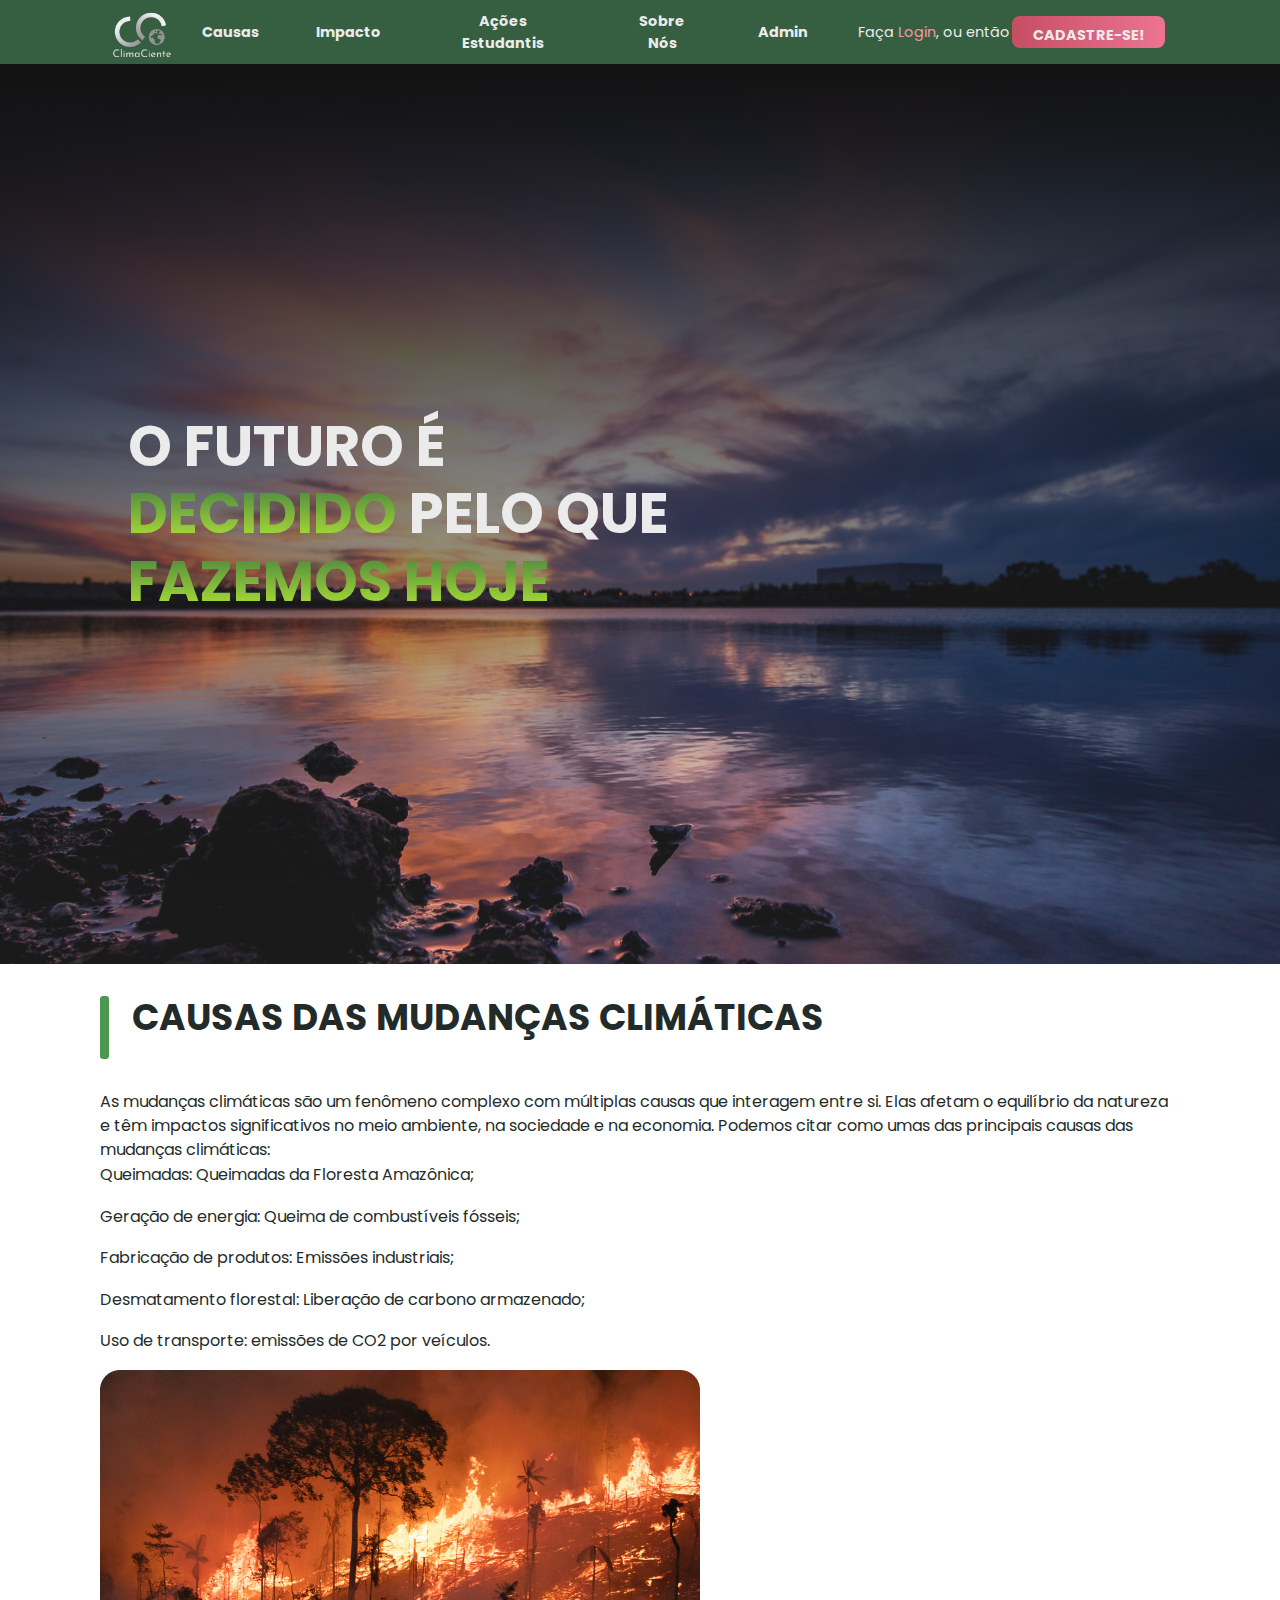
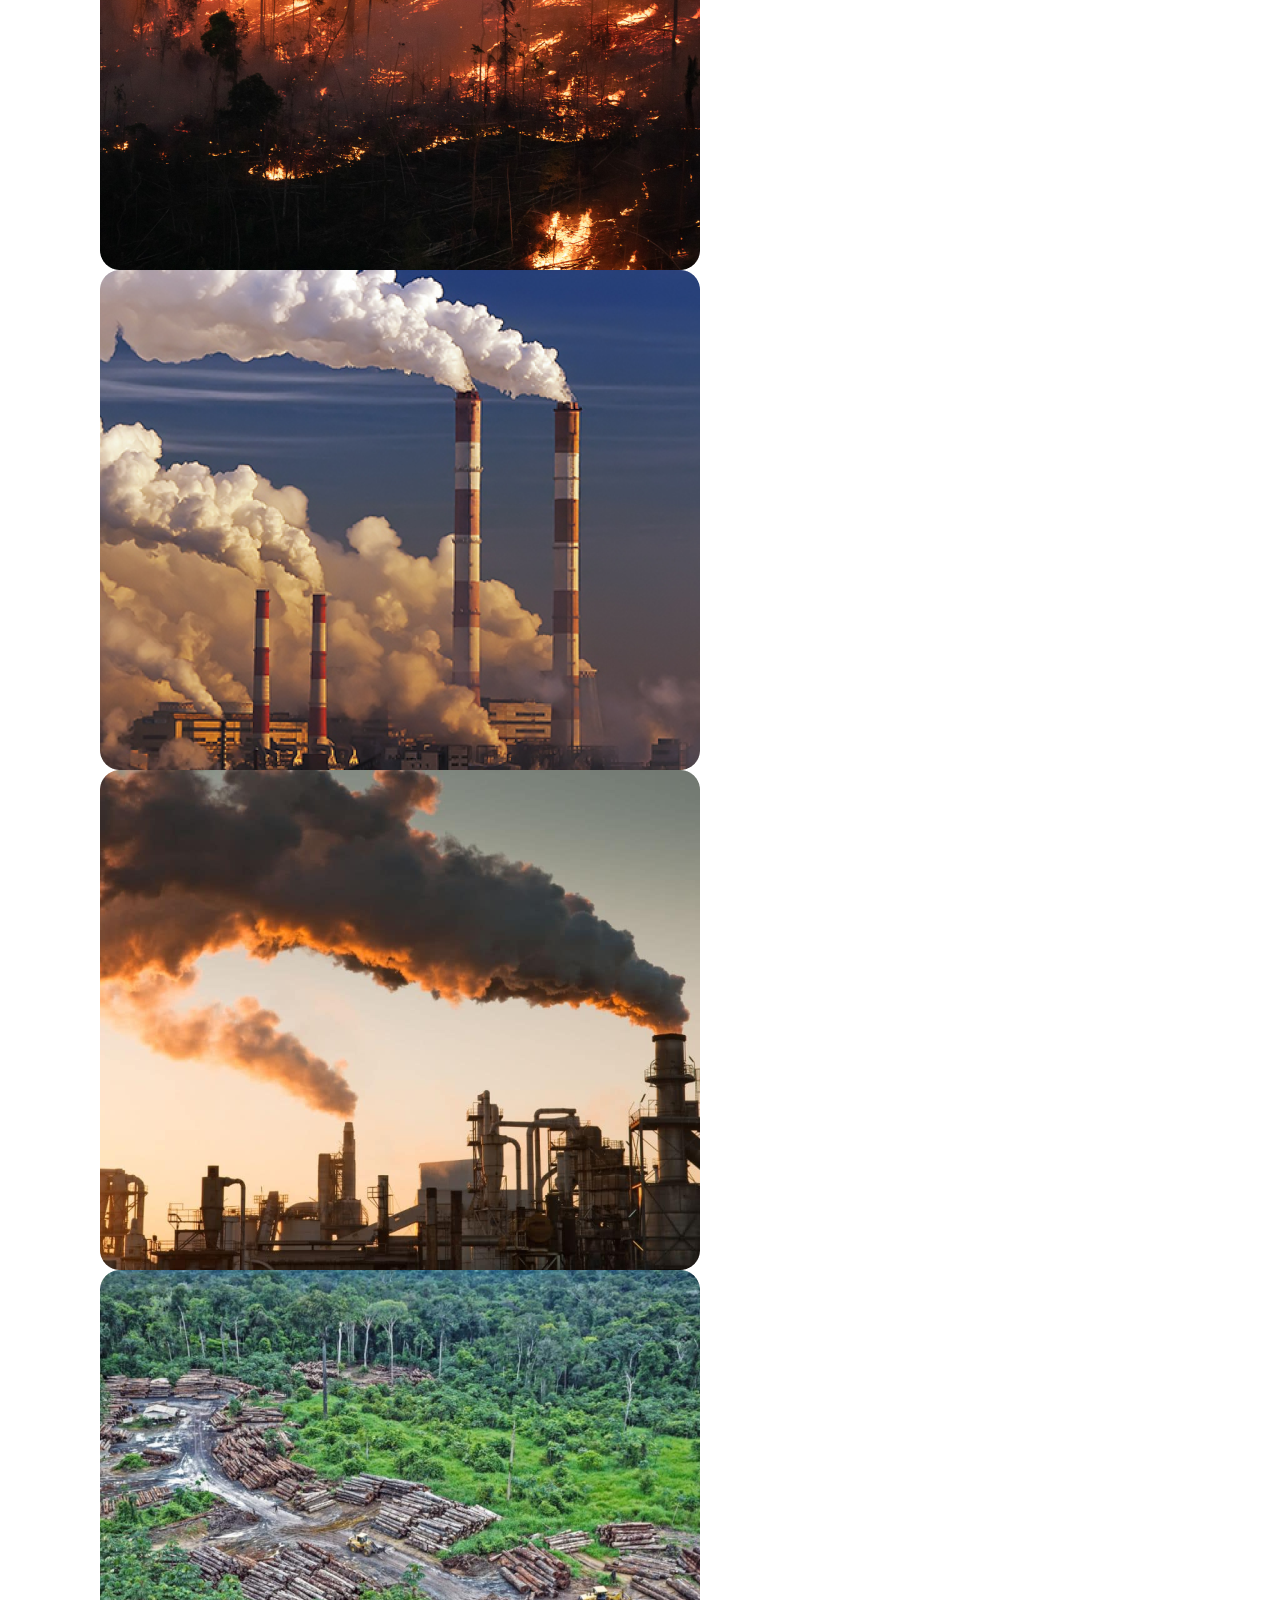
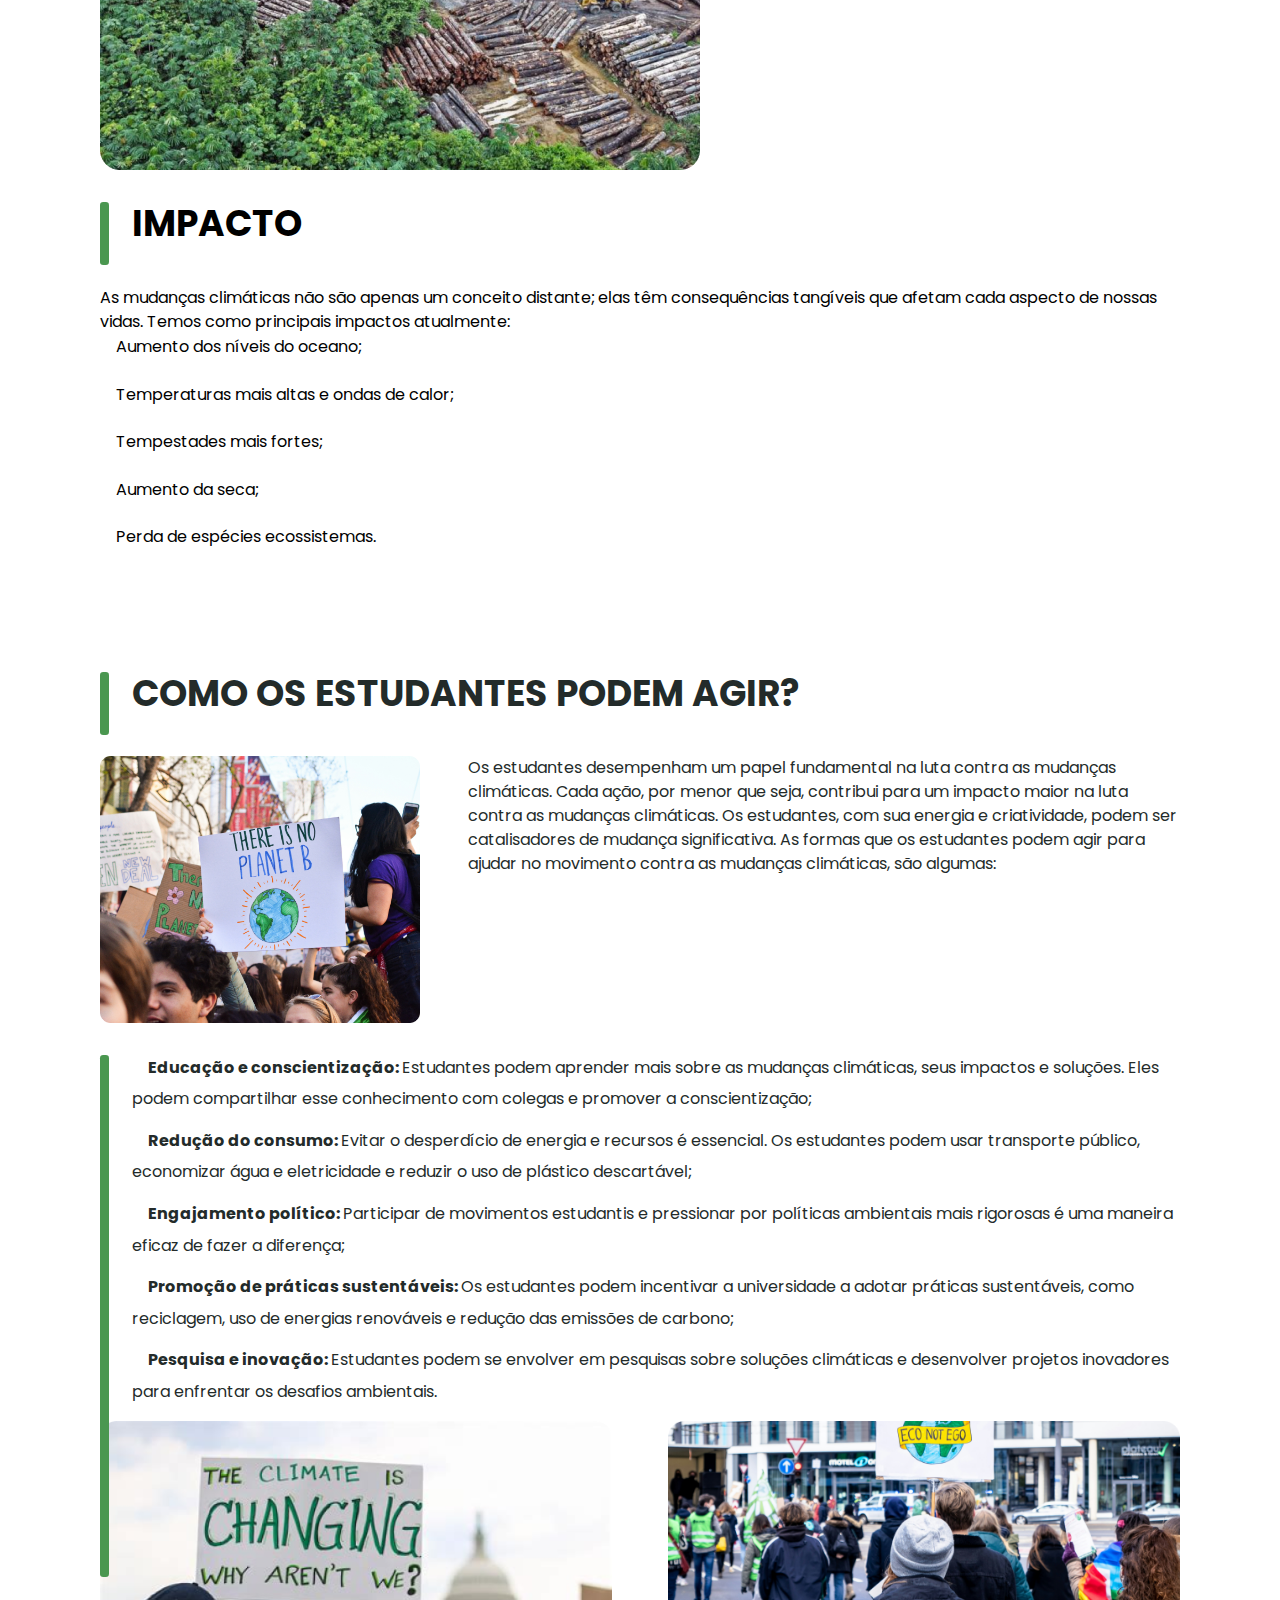
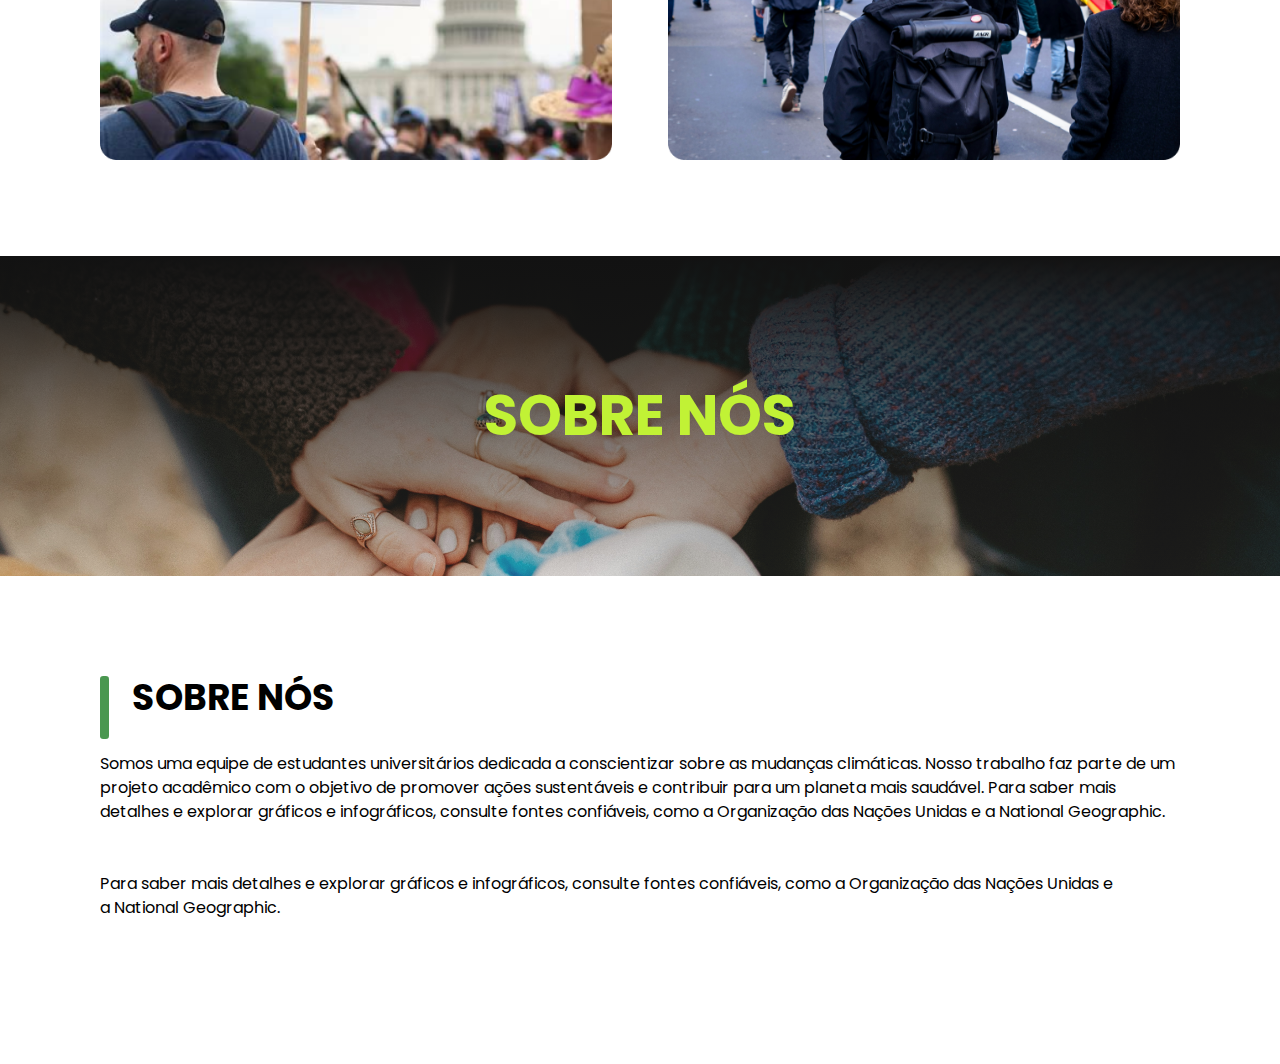
==== index.html @ 681a212b "Css na pagina admin adicionado" ====
<!DOCTYPE html>
<html lang="pt-BR">
<head>
    <meta charset="UTF-8">
    <meta name="viewport" content="width=device-width, initial-scale=1.0">
    <title>ClimaCiente</title>
    <link rel="stylesheet" href="reset.css">
    <link rel="stylesheet" href="style.css">
    <link rel="preconnect" href="https://fonts.googleapis.com">
    <link rel="preconnect" href="https://fonts.gstatic.com" crossorigin>
    <link href="https://fonts.googleapis.com/css2?family=Poppins:ital,wght@0,100;0,200;0,300;0,400;0,500;0,600;0,700;0,800;0,900&display=swap" rel="stylesheet">
</head>
<body>
    <header>
        <img class="header_logo" src="./assets/logo/logo-white-text.png">
        <ul class="header_menu">
            <li><a class="header_item" href="#section_causas">Causas</a></li>
            <li><a class="header_item" href="#section_impacto">Impacto</a></li>
            <li><a class="header_item" href="#section_estudantes">Ações Estudantis</a></li>
            <li><a class="header_item" href="#section_sobrenos">Sobre Nós</a></li>
            <li><a class="header_item" href="admin.html">Admin</a></li>
        </ul>
        <div class="header_login">
            <h3 class="header_login_text">Faça <span class="login_link"><a href="login.html">Login</a></span>, ou então</h3>
            <a class="register_button" href="cadastro.html">CADASTRE-SE!</a>
        </div>
    </header>
    <header>
        <img class="header_logo" src="./assets/logo/logo-white-text.png">
        <ul class="header_menu">
            <li><a class="header_item" href="#section_causas">Causas</a></li>
            <li><a class="header_item" href="#section_impacto">Impacto</a></li>
            <li><a class="header_item" href="#section_estudantes">Ações Estudantis</a></li>
            <li><a class="header_item" href="#section_sobrenos">Sobre Nós</a></li>
            <li><a class="header_item" href="admin.html">Admin</a></li>
        </ul>
        <div class="header_login">
            <h3 class="header_login_text">Faça <span class="login_link"><a href="login.html">Login</a></span>, ou então</h3>
            <a class="register_button" href="cadastro.html">CADASTRE-SE!</a>
        </div>
    </header>
    <section class="banner">
        <div class="banner_content">
            <h1 class="banner_title">O FUTURO É <span>DECIDIDO</span> PELO QUE <span>FAZEMOS HOJE</span></h1>
        </div>
    </section>

    <section id="section_causas">
        <div class="basic_section">
            <h2 class="section_title green_before_title">CAUSAS DAS MUDANÇAS CLIMÁTICAS</h2>
            <p>As mudanças climáticas são um fenômeno complexo com múltiplas causas que interagem entre si. Elas afetam o equilíbrio da natureza e têm impactos significativos no meio ambiente, na sociedade e na economia. Podemos citar como umas das principais causas das mudanças climáticas:</p>
            <ul class="basic_list">
                <li>Queimadas: Queimadas da Floresta Amazônica;</li>
                <li>Geração de energia: Queima de combustíveis fósseis;</li>
                <li>Fabricação de produtos: Emissões industriais;</li>
                <li>Desmatamento florestal: Liberação de carbono armazenado;</li>
                <li>Uso de transporte: emissões de CO2 por veículos.</li>
            </ul>
            <img src="./assets/figs/caurosel_1.png" alt="queimadas na floresta amazônia">
            <img src="./assets/figs/caurosel_2.png" alt="chaminés de fabricas, saindo fumaças poluentes">
            <img src="./assets/figs/caurosel_3.png" alt="chaminés de fabricas, onde emitem fumaça poluentes para o meio ambiente">
            <img src="./assets/figs/caurosel_4.png" alt="Desmatamento ilegal de uma floresta">
        </div>
    </section>

    <section id="section_impacto">
        <div class="basic_section">
            <h2 class="section_title green_before_title">IMPACTO</h2>
                <p>As mudanças climáticas não são apenas um conceito distante; elas têm consequências tangíveis que afetam cada aspecto de nossas vidas. 
                    Temos como principais impactos atualmente:</p>
                <ul class="basic_list">
                    <li class="item">Aumento dos níveis do oceano;</li>
                    <li class="item">Temperaturas mais altas e ondas de calor;</li>
                    <li class="item">Tempestades mais fortes;</li>
                    <li class="item">Aumento da seca;</li>
                    <li class="item">Perda de espécies ecossistemas.</li>
                </ul>
        </div>
    </section>

    <section id="section_estudantes">
        <h2 class="estudantes_title green_before_title">COMO OS ESTUDANTES PODEM AGIR?</h2>
        <div class="estudantes_parallel">
            <img src="./assets/figs/secao_alunos_1.png"></img>
            <p>Os estudantes desempenham um papel fundamental na luta contra as mudanças climáticas.
            Cada ação, por menor que seja, contribui para um impacto maior na luta contra as mudanças climáticas. Os estudantes, com sua energia e criatividade, podem ser catalisadores de mudança significativa.
            As formas que os estudantes podem agir para ajudar no movimento contra as mudanças climáticas, são algumas:</p>
        </div>
        
        <div>
            <ul class="basic_list green_before">
                <li class="item"><span>Educação e conscientização: </span>Estudantes podem aprender mais sobre as mudanças climáticas, seus impactos e soluções. 
                    Eles podem compartilhar esse conhecimento com colegas e promover a conscientização;</li>
                <li class="item"><span>Redução do consumo: </span>Evitar o desperdício de energia e recursos é essencial. Os estudantes podem usar transporte público, economizar água e eletricidade 
                    e reduzir o uso de plástico descartável;</li>
                <li class="item"><span>Engajamento político: </span>Participar de movimentos estudantis e pressionar por políticas ambientais mais rigorosas é uma maneira eficaz de fazer a diferença;</li>
                <li class="item"><span>Promoção de práticas sustentáveis: </span>Os estudantes podem incentivar a universidade a adotar práticas sustentáveis, como reciclagem, 
                    uso de energias renováveis e redução das emissões de carbono;</li>
                <li class="item"><span>Pesquisa e inovação: </span>Estudantes podem se envolver em pesquisas sobre soluções climáticas e desenvolver projetos inovadores para enfrentar os desafios ambientais.</li>
            </ul>
        </div>
        
        <div class="estudantes_image_section">
            <img src="./assets/figs/secao_alunos_2.png" alt="Alunos protestando sobre um planeta melhor">
            <img src="./assets/figs/secao_alunos_3.png" alt="Pessoa segurando uma placa escrita: The climate is changing why aren't we?">
        </div>
        
    </section>

    <section id="section_sobrenos">
        <div id="sobrenos_banner">
            <h2>SOBRE NÓS</h2>
        </div>
        <div class="sobrenos_content">
            <h2 class="sobrenos_title green_before_title">SOBRE NÓS</h2>
            <p>Somos uma equipe de estudantes universitários dedicada a conscientizar sobre as mudanças climáticas. Nosso trabalho faz parte de um projeto acadêmico com o objetivo de promover ações sustentáveis e contribuir para um planeta mais saudável.
            Para saber mais detalhes e explorar gráficos e infográficos, consulte fontes confiáveis, como a Organização das Nações Unidas e a National Geographic.</p>
            <p>Para saber mais detalhes e explorar gráficos e infográficos, consulte fontes confiáveis, como a Organização das Nações Unidas e a National Geographic.</p>
        </div>
       
</body>
</html>
---- style.css ----
* {
    color: inherit;
    text-decoration: none;
    list-style: none;
}

.item::before {
    content: "●";
    font-family: 'Poppins';
    font-weight: 900;
    font-size: 0.01rem;
    text-align: center;
    color: #000;

    margin-right: 1rem;
}

.green_before {
    margin-left: 2rem;
    overflow: hidden;
}

.green_before_title {
    margin-left: 2rem;
    overflow: hidden;
}

.green_before_title::before {
    z-index: 0;
    margin-left: -2rem;
    position: absolute;

    display: flex;

    width: 0.7vw;
    height: 7%;

    content: ' ';
    border-radius: 0.2rem;
    background-color: #4A9750;

    align-items: stretch;
}
.green_before::before {
    z-index: 0;
    margin-left: -2rem;
    position: absolute;

    display: flex;

    width: 0.7vw;
    height: 58%;

    content: ' ';
    border-radius: 0.2rem;
    background-color: #4A9750;

    align-items: stretch;
}

header {
    z-index: 4;

    position: fixed;
    height: 4rem;
    width: 100%;
    top: 0;

    padding-right: 8%;
    padding-left: 8%;

    background-color: #365F41;

    display: flex;
    align-items: center;
    justify-content: space-between;
}

.header_logo {
    height: 5rem;
    width: auto;
}

.header_menu {
    flex: 4;
    display: flex;
    align-items: center;
    justify-content: center;

    height: 100%;

    font-family: 'Poppins';
    font-weight: 700;
    font-size: 0.9rem;
    line-height: 22px;
    text-align: center;
    color: rgba(235,235,235,1);
}

.header_menu li {
    height: 100%;
    margin-right: 1.5vw;
    margin-right: 1.5vw;
    padding-right: 1.5vw;
    padding-left: 1.5vw;

    display: flex;
    align-items: center;
    justify-content: center;
}

.header_menu li:hover {
    background-color: #518860;
}

.header_login {
    flex: 2;
    display: flex;
    flex-direction: row;
    font-family: 'Poppins';
    
    line-height: 22px;
    text-align: center;
    
    align-items: center;
    justify-content: center;
    gap: 0.1rem;
}

.header_login_text {
    font-size: 0.9rem;
    font-weight: 400;
    color: rgba(235,235,235,1);
}

.header_login_text span {
    color: #F798A3;
}

.register_button {
    height: 2rem;
    width: 12vw;

    padding: 0.5rem 1rem 0.5rem 1rem;
    
    background: rgb(198,78,99);
    background: linear-gradient(90deg, rgba(198,78,99,1) 0%, rgba(237,116,145,1) 100%);

    font-family: 'Poppins';
    font-weight: 700;
    font-size: 0.9rem;
    line-height: 22px;
    text-align: center;
    color: rgba(235,235,235,1);

    border-radius: 0.5rem;
}

.banner {
    display: flex;

    margin-top: 4rem;
    padding-left: 10vw;

    height: 100vh;
    width: 100%;

    align-items: center;
    justify-content: flex-start;

    background: linear-gradient(0deg, rgba(255, 255, 255, 0.1) 0%, rgb(18, 18, 18) 100%), url("./assets/figs/banner1.jpg") center/cover;

}

.banner_content {
    width: 45vw;
}

.banner_title {
    font-family: 'Poppins';
    font-weight: 700;
    font-size: 3.5rem;
    line-height: 4.2rem;
    text-align: left;
    color: rgba(235,235,235,1);
}

.banner_title span {
    background: -webkit-linear-gradient(#377441, #C1F235);
    -webkit-background-clip: text;
    -webkit-text-fill-color: transparent;
}

#section_causas {
    font-family: 'Poppins';
    padding: 2rem 6.25rem 0 6.25rem;
    color: #232B2A;
}
#section_causas h2{
    font-weight: 700;
    margin-bottom: 3.125rem;
    font-size: 2.25rem;
}
#section_causas p{
    font-size: 1rem;
}

#section_impacto h2{
    font-weight: 700;
    font-size: 2.25rem;
    margin-bottom: 2.5rem;
}
#section_impacto {
    font-family: 'Poppins';
    padding: 2rem 6.25rem 0 6.25rem;
}

#section_estudantes {
    padding: 6.25rem 6.25rem 6rem 6.25rem;
    width: 100%;
    height: auto;


    font-family: 'Poppins';
    text-align: left;
    color: #232B2A;
}

#section_estudantes h2 {
    font-weight: 700;
    font-size: 2.25rem;

    margin-bottom: 2.5rem;
    
}

.estudantes_parallel {
    display: flex;
    flex-direction: row;
    justify-content: space-between;
    gap: 3rem;

    margin-bottom: 2rem;
}

.estudantes_parallel p {
    font-weight: 400;
    font-size: 1rem;
}

.estudantes_parallel img {
    width: 25vw;
    height: auto;
}

.basic_list li {
    position: relative;
    list-style: none;

    font-weight: 400;
    font-size: 1rem;
    line-height: 1.6rem;

    margin-bottom: 1rem;
}

.basic_list li span {
    font-weight: 700;
}

.estudantes_image_section {
    width: 100%;
    display: flex;
    flex-direction: row;

    justify-content: space-between;
    align-items: center;
}

.estudantes_image_section img {
    width: 40vw;
    height: auto;
}

#sobrenos_banner {
    background: linear-gradient(0deg, rgba(255, 255, 255, 0.1) 0%, rgb(18, 18, 18) 100%), url("./assets/figs/banner2.jpg") center/cover;
    width: 100%;
    height: 20rem;

    display: flex;
    align-items: center;
    justify-content: center;
}

#sobrenos_banner h2 {
    font-family: 'Poppins';
    font-weight: 700;
    font-size: 3.5rem;
    line-height: 4.2rem;
    text-align: left;
    color: #C1F235;
}

.sobrenos_content {
    padding: 6.25rem 6.25rem 6rem 6.25rem;
}

#section_sobrenos p {
    font-family: 'Poppins';
    font-weight: 400;
    font-size: 1rem;
    text-align: left;
    color: #000;

    margin-bottom: 3rem;
}

.sobrenos_title {
    font-family: 'Poppins';
    font-weight: 700;
    font-size: 2.25rem;
    text-align: left;

    margin-bottom: 2rem;
}
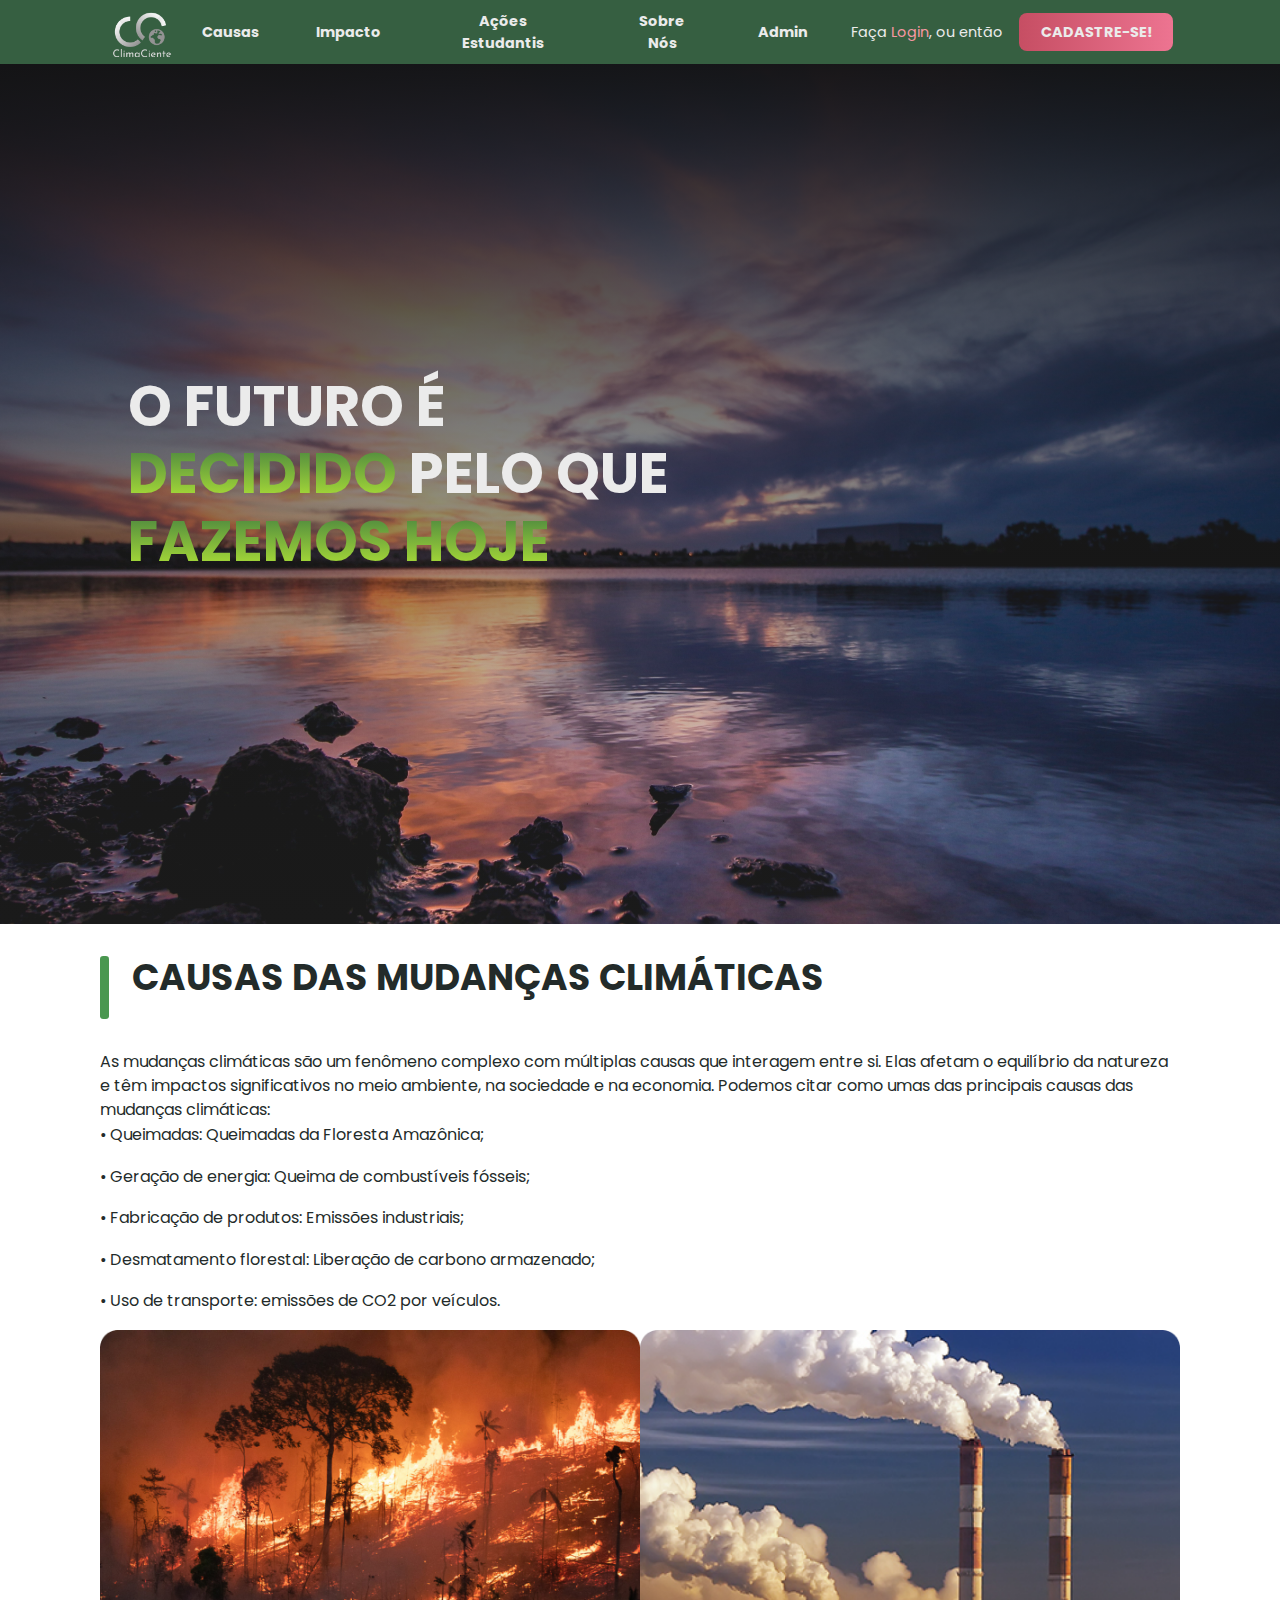
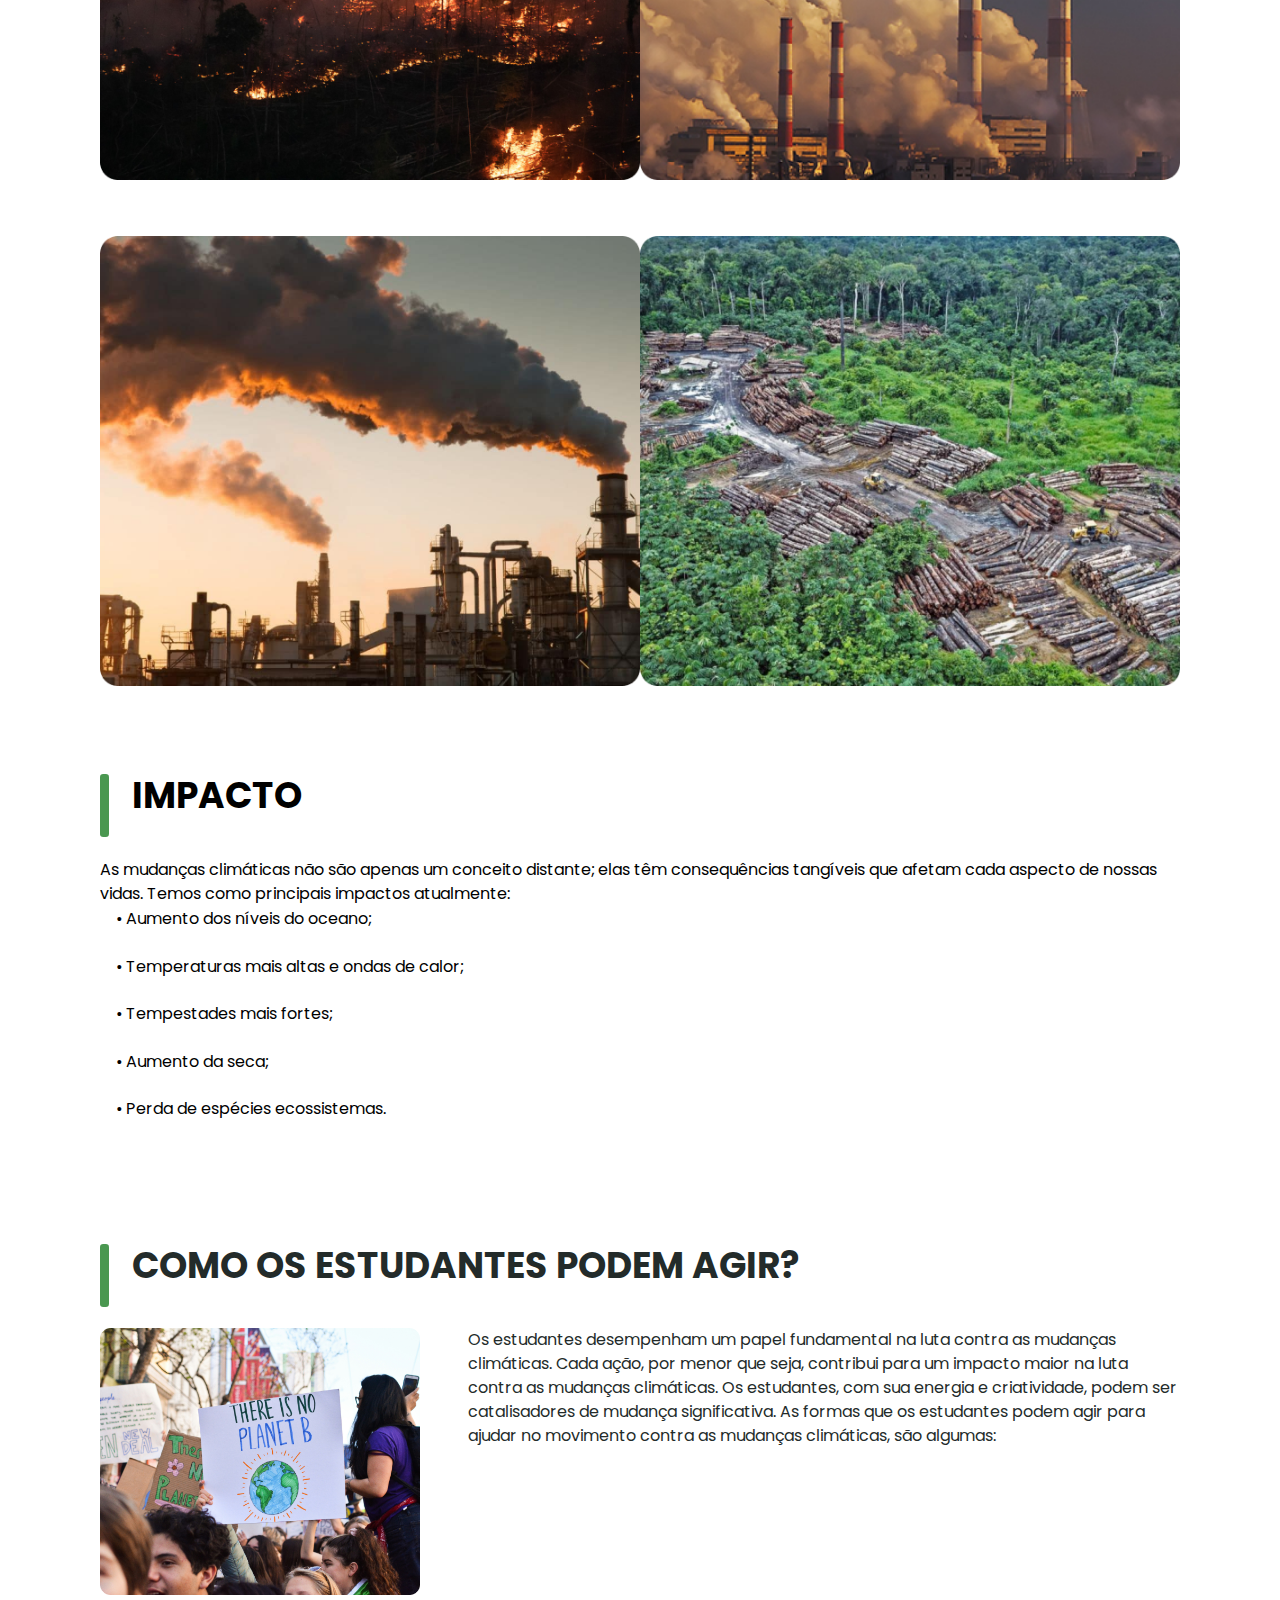
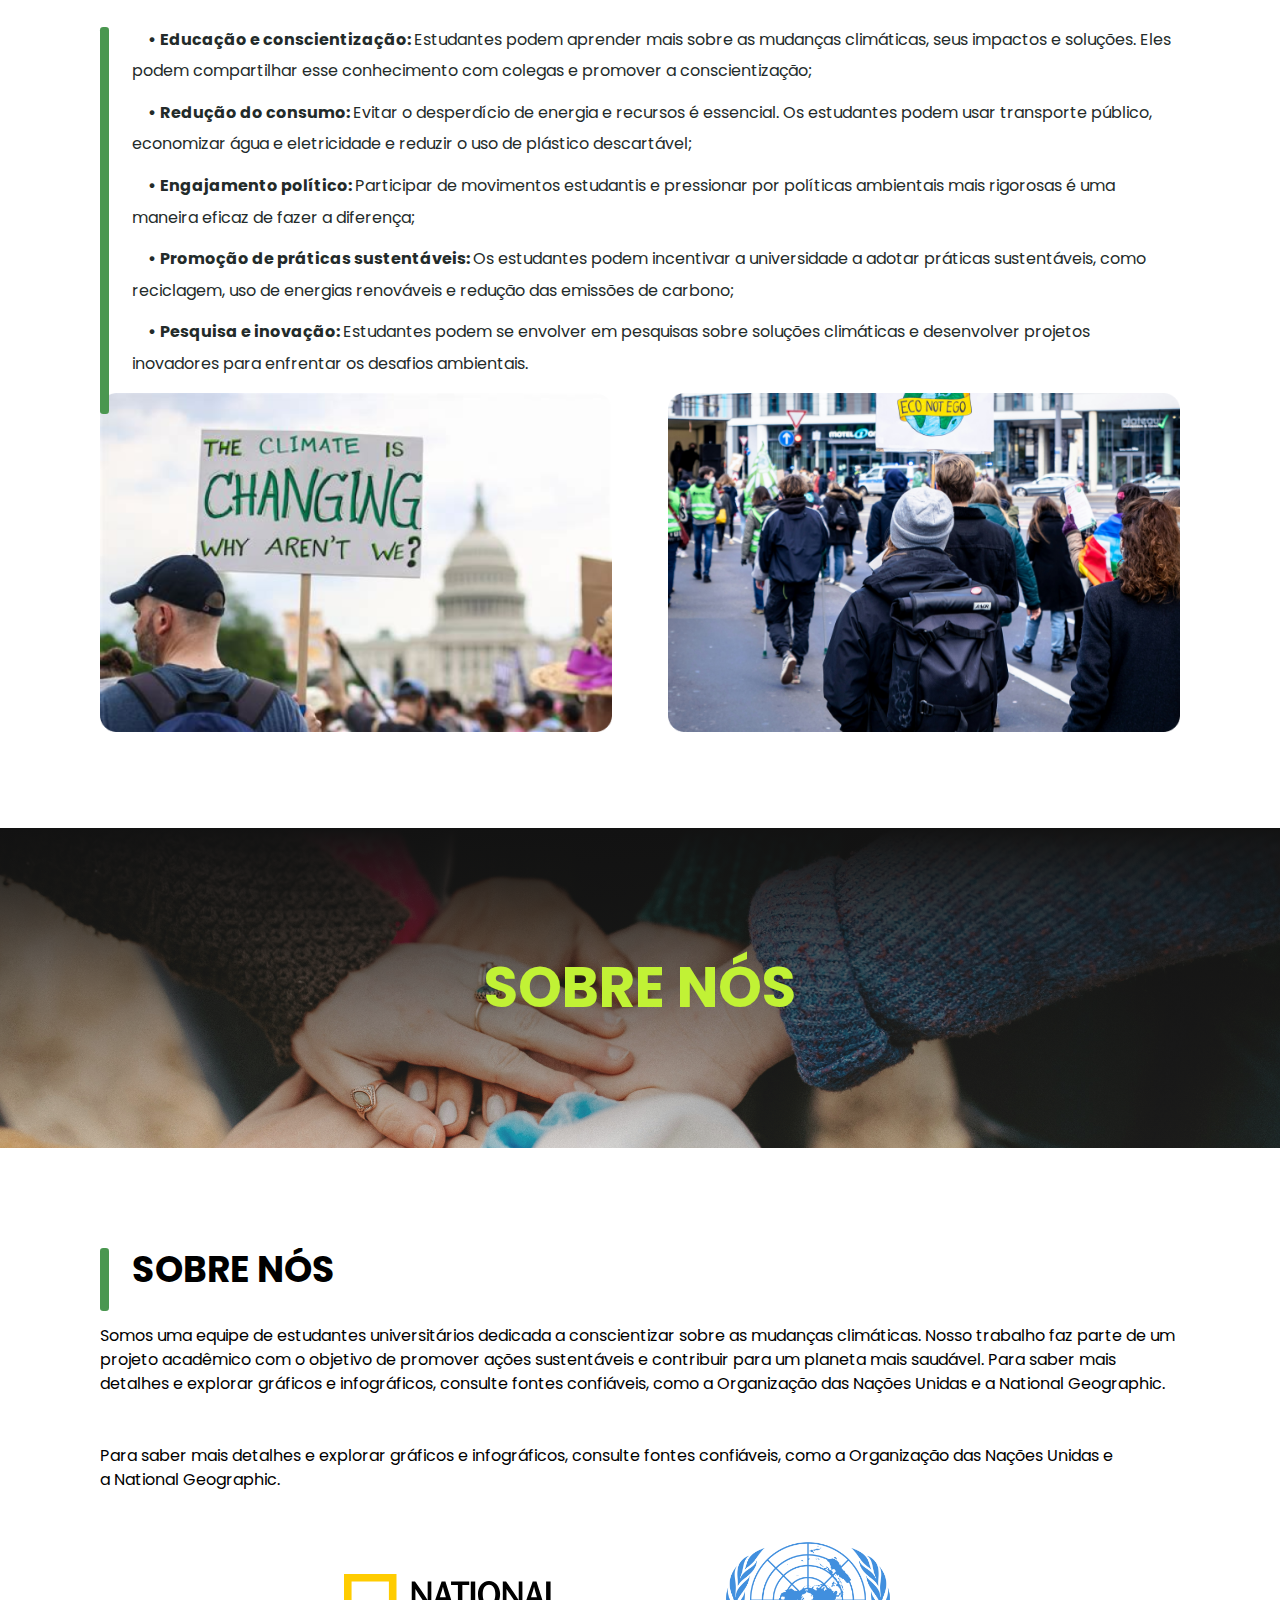
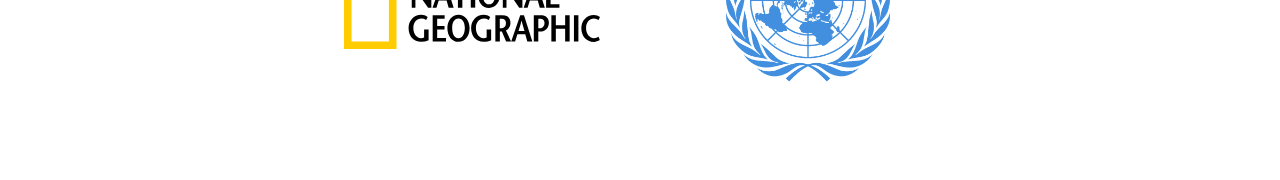
==== commit 7be65446: "Tudo pronto creio eu, bugs arrumados, tela de cadastro ta funcionando total" ====
--- a/index.html
+++ b/index.html
@@ -6,11 +6,13 @@
     <title>ClimaCiente</title>
     <link rel="stylesheet" href="reset.css">
     <link rel="stylesheet" href="style.css">
+    <link rel="stylesheet" href="header.css">
     <link rel="preconnect" href="https://fonts.googleapis.com">
     <link rel="preconnect" href="https://fonts.gstatic.com" crossorigin>
     <link href="https://fonts.googleapis.com/css2?family=Poppins:ital,wght@0,100;0,200;0,300;0,400;0,500;0,600;0,700;0,800;0,900&display=swap" rel="stylesheet">
 </head>
 <body>
+    <i class="material-icons">e872</i>
     <header>
         <img class="header_logo" src="./assets/logo/logo-white-text.png">
         <ul class="header_menu">
@@ -50,16 +52,18 @@
             <h2 class="section_title green_before_title">CAUSAS DAS MUDANÇAS CLIMÁTICAS</h2>
             <p>As mudanças climáticas são um fenômeno complexo com múltiplas causas que interagem entre si. Elas afetam o equilíbrio da natureza e têm impactos significativos no meio ambiente, na sociedade e na economia. Podemos citar como umas das principais causas das mudanças climáticas:</p>
             <ul class="basic_list">
-                <li>Queimadas: Queimadas da Floresta Amazônica;</li>
-                <li>Geração de energia: Queima de combustíveis fósseis;</li>
-                <li>Fabricação de produtos: Emissões industriais;</li>
-                <li>Desmatamento florestal: Liberação de carbono armazenado;</li>
-                <li>Uso de transporte: emissões de CO2 por veículos.</li>
+                <li>• Queimadas: Queimadas da Floresta Amazônica;</li>
+                <li>• Geração de energia: Queima de combustíveis fósseis;</li>
+                <li>• Fabricação de produtos: Emissões industriais;</li>
+                <li>• Desmatamento florestal: Liberação de carbono armazenado;</li>
+                <li>• Uso de transporte: emissões de CO2 por veículos.</li>
             </ul>
-            <img src="./assets/figs/caurosel_1.png" alt="queimadas na floresta amazônia">
-            <img src="./assets/figs/caurosel_2.png" alt="chaminés de fabricas, saindo fumaças poluentes">
-            <img src="./assets/figs/caurosel_3.png" alt="chaminés de fabricas, onde emitem fumaça poluentes para o meio ambiente">
-            <img src="./assets/figs/caurosel_4.png" alt="Desmatamento ilegal de uma floresta">
+            <div id="image_grid">
+                <img src="./assets/figs/caurosel_1.png" alt="queimadas na floresta amazônia">
+                <img src="./assets/figs/caurosel_2.png" alt="chaminés de fabricas, saindo fumaças poluentes">
+                <img src="./assets/figs/caurosel_3.png" alt="chaminés de fabricas, onde emitem fumaça poluentes para o meio ambiente">
+                <img src="./assets/figs/caurosel_4.png" alt="Desmatamento ilegal de uma floresta">
+            </div>
         </div>
     </section>
 
@@ -69,11 +73,11 @@
                 <p>As mudanças climáticas não são apenas um conceito distante; elas têm consequências tangíveis que afetam cada aspecto de nossas vidas. 
                     Temos como principais impactos atualmente:</p>
                 <ul class="basic_list">
-                    <li class="item">Aumento dos níveis do oceano;</li>
-                    <li class="item">Temperaturas mais altas e ondas de calor;</li>
-                    <li class="item">Tempestades mais fortes;</li>
-                    <li class="item">Aumento da seca;</li>
-                    <li class="item">Perda de espécies ecossistemas.</li>
+                    <li class="item">• Aumento dos níveis do oceano;</li>
+                    <li class="item">• Temperaturas mais altas e ondas de calor;</li>
+                    <li class="item">• Tempestades mais fortes;</li>
+                    <li class="item">• Aumento da seca;</li>
+                    <li class="item">• Perda de espécies ecossistemas.</li>
                 </ul>
         </div>
     </section>
@@ -89,14 +93,14 @@
         
         <div>
             <ul class="basic_list green_before">
-                <li class="item"><span>Educação e conscientização: </span>Estudantes podem aprender mais sobre as mudanças climáticas, seus impactos e soluções. 
+                <li class="item"><span>• Educação e conscientização: </span>Estudantes podem aprender mais sobre as mudanças climáticas, seus impactos e soluções. 
                     Eles podem compartilhar esse conhecimento com colegas e promover a conscientização;</li>
-                <li class="item"><span>Redução do consumo: </span>Evitar o desperdício de energia e recursos é essencial. Os estudantes podem usar transporte público, economizar água e eletricidade 
+                <li class="item"><span>• Redução do consumo: </span>Evitar o desperdício de energia e recursos é essencial. Os estudantes podem usar transporte público, economizar água e eletricidade 
                     e reduzir o uso de plástico descartável;</li>
-                <li class="item"><span>Engajamento político: </span>Participar de movimentos estudantis e pressionar por políticas ambientais mais rigorosas é uma maneira eficaz de fazer a diferença;</li>
-                <li class="item"><span>Promoção de práticas sustentáveis: </span>Os estudantes podem incentivar a universidade a adotar práticas sustentáveis, como reciclagem, 
+                <li class="item"><span>• Engajamento político: </span>Participar de movimentos estudantis e pressionar por políticas ambientais mais rigorosas é uma maneira eficaz de fazer a diferença;</li>
+                <li class="item"><span>• Promoção de práticas sustentáveis: </span>Os estudantes podem incentivar a universidade a adotar práticas sustentáveis, como reciclagem, 
                     uso de energias renováveis e redução das emissões de carbono;</li>
-                <li class="item"><span>Pesquisa e inovação: </span>Estudantes podem se envolver em pesquisas sobre soluções climáticas e desenvolver projetos inovadores para enfrentar os desafios ambientais.</li>
+                <li class="item"><span>• Pesquisa e inovação: </span>Estudantes podem se envolver em pesquisas sobre soluções climáticas e desenvolver projetos inovadores para enfrentar os desafios ambientais.</li>
             </ul>
         </div>
         
@@ -116,6 +120,14 @@
             <p>Somos uma equipe de estudantes universitários dedicada a conscientizar sobre as mudanças climáticas. Nosso trabalho faz parte de um projeto acadêmico com o objetivo de promover ações sustentáveis e contribuir para um planeta mais saudável.
             Para saber mais detalhes e explorar gráficos e infográficos, consulte fontes confiáveis, como a Organização das Nações Unidas e a National Geographic.</p>
             <p>Para saber mais detalhes e explorar gráficos e infográficos, consulte fontes confiáveis, como a Organização das Nações Unidas e a National Geographic.</p>
+            <div class="sobrenos_img_container">
+                <a href="https://www.nationalgeographicbrasil.com/mudanca-do-clima">
+                    <img src="/assets/figs/Natgeologo.svg" alt="logo da National Geographic: Um retangulo amarelo na vertical com o Nome ao lado: National Geographic">
+                </a>
+                <a href="https://brasil.un.org/pt-br/175180-o-que-s%C3%A3o-mudan%C3%A7as-clim%C3%A1ticas">
+                    <img src="/assets/figs/onu_logo.png" alt="Logo das Nações Unidas: Um circulo representando o mapa mundial">
+                </a>
+            </div>
         </div>
        
 </body>
--- a/style.css
+++ b/style.css
@@ -49,7 +49,7 @@
     display: flex;
 
     width: 0.7vw;
-    height: 58%;
+    height: 43%;
 
     content: ' ';
     border-radius: 0.2rem;
@@ -58,108 +58,8 @@
     align-items: stretch;
 }
 
-header {
-    z-index: 4;
-
-    position: fixed;
-    height: 4rem;
-    width: 100%;
-    top: 0;
-
-    padding-right: 8%;
-    padding-left: 8%;
-
-    background-color: #365F41;
-
-    display: flex;
-    align-items: center;
-    justify-content: space-between;
-}
-
-.header_logo {
-    height: 5rem;
-    width: auto;
-}
-
-.header_menu {
-    flex: 4;
-    display: flex;
-    align-items: center;
-    justify-content: center;
-
-    height: 100%;
-
-    font-family: 'Poppins';
-    font-weight: 700;
-    font-size: 0.9rem;
-    line-height: 22px;
-    text-align: center;
-    color: rgba(235,235,235,1);
-}
-
-.header_menu li {
-    height: 100%;
-    margin-right: 1.5vw;
-    margin-right: 1.5vw;
-    padding-right: 1.5vw;
-    padding-left: 1.5vw;
-
-    display: flex;
-    align-items: center;
-    justify-content: center;
-}
-
-.header_menu li:hover {
-    background-color: #518860;
-}
-
-.header_login {
-    flex: 2;
-    display: flex;
-    flex-direction: row;
-    font-family: 'Poppins';
-    
-    line-height: 22px;
-    text-align: center;
-    
-    align-items: center;
-    justify-content: center;
-    gap: 0.1rem;
-}
-
-.header_login_text {
-    font-size: 0.9rem;
-    font-weight: 400;
-    color: rgba(235,235,235,1);
-}
-
-.header_login_text span {
-    color: #F798A3;
-}
-
-.register_button {
-    height: 2rem;
-    width: 12vw;
-
-    padding: 0.5rem 1rem 0.5rem 1rem;
-    
-    background: rgb(198,78,99);
-    background: linear-gradient(90deg, rgba(198,78,99,1) 0%, rgba(237,116,145,1) 100%);
-
-    font-family: 'Poppins';
-    font-weight: 700;
-    font-size: 0.9rem;
-    line-height: 22px;
-    text-align: center;
-    color: rgba(235,235,235,1);
-
-    border-radius: 0.5rem;
-}
-
 .banner {
     display: flex;
-
-    margin-top: 4rem;
     padding-left: 10vw;
 
     height: 100vh;
@@ -191,6 +91,14 @@
     -webkit-text-fill-color: transparent;
 }
 
+#image_grid{
+    display: grid;
+    grid-template-columns: auto auto;
+}
+#image_grid img{
+    margin-bottom: 3.5rem
+}
+
 #section_causas {
     font-family: 'Poppins';
     padding: 2rem 6.25rem 0 6.25rem;
@@ -324,3 +232,13 @@
     margin-bottom: 2rem;
 }
 
+.sobrenos_img_container{
+    display: flex;
+    gap: 5rem;
+    justify-content: center;
+    align-items: center;
+}
+.sobrenos_content img{
+    width: 20vw;
+    height: auto;
+}--- a/header.css
+++ b/header.css
@@ -0,0 +1,101 @@
+
+header {
+    z-index: 4;
+    position: fixed;
+    height: 4rem;
+    width: 100%;
+    top: 0;
+
+    padding-right: 8%;
+    padding-left: 8%;
+
+    background-color: #365F41;
+
+    display: flex;
+    align-items: center;
+    justify-content: space-between;
+}
+
+.header_logo {
+    height: 5rem;
+    width: auto;
+}
+
+.header_menu {
+    flex: 4;
+    display: flex;
+    align-items: center;
+    justify-content: center;
+
+    height: 100%;
+
+    font-family: 'Poppins';
+    font-weight: 700;
+    font-size: 0.9rem;
+    line-height: 22px;
+    text-align: center;
+    color: rgba(235,235,235,1);
+}
+
+.header_menu li {
+    height: 100%;
+    margin-right: 1.5vw;
+    padding-right: 1.5vw;
+    padding-left: 1.5vw;
+
+    display: flex;
+    align-items: center;
+    justify-content: center;
+}
+
+.header_menu li:hover {
+    background-color: #518860;
+}
+
+.header_login {
+    flex: 2;
+    display: flex;
+    flex-direction: row;
+    font-family: 'Poppins';
+    
+    line-height: 22px;
+    text-align: center;
+    
+    align-items: center;
+    justify-content: center;
+    gap: 0.1rem;
+}
+
+.header_login_text {
+    font-size: 0.9rem;
+    font-weight: 400;
+    color: rgba(235,235,235,1);
+}
+
+.header_login_text span {
+    color: #F798A3;
+}
+
+.register_button {
+    height: 2rem;
+    width: 12vw;
+
+    padding: 0.5rem 1rem 1.9rem 1rem;
+    
+    background: rgb(198,78,99);
+    background: linear-gradient(90deg, rgba(198,78,99,1) 0%, rgba(237,116,145,1) 100%);
+
+    font-family: 'Poppins';
+    font-weight: 700;
+    font-size: 0.9rem;
+    line-height: 22px;
+    text-align: center;
+    text-decoration: none;
+    color: rgba(235,235,235,1);
+    margin-left: .9375rem;
+
+    border-radius: 0.5rem;
+}
+.register_button:hover{
+    background: linear-gradient(90deg,#C64E63 0%, #F798A3 100%);
+}